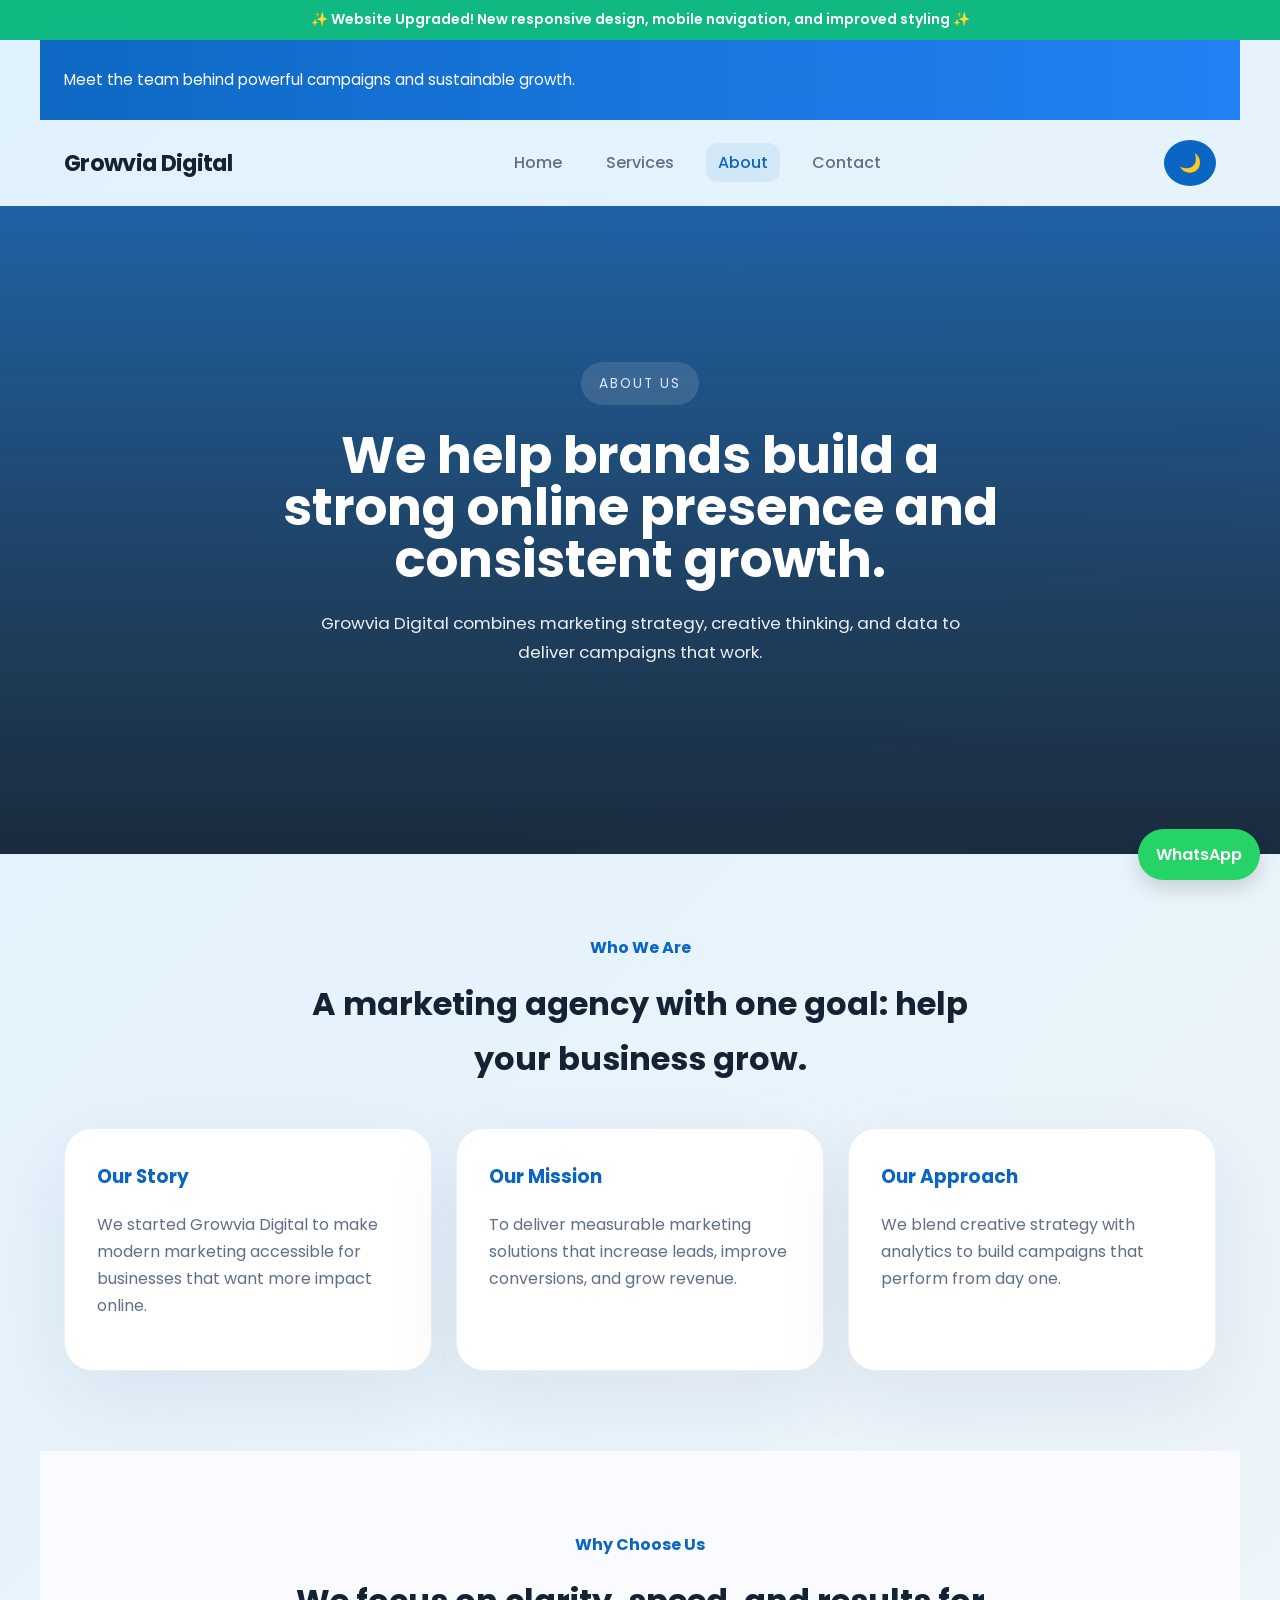
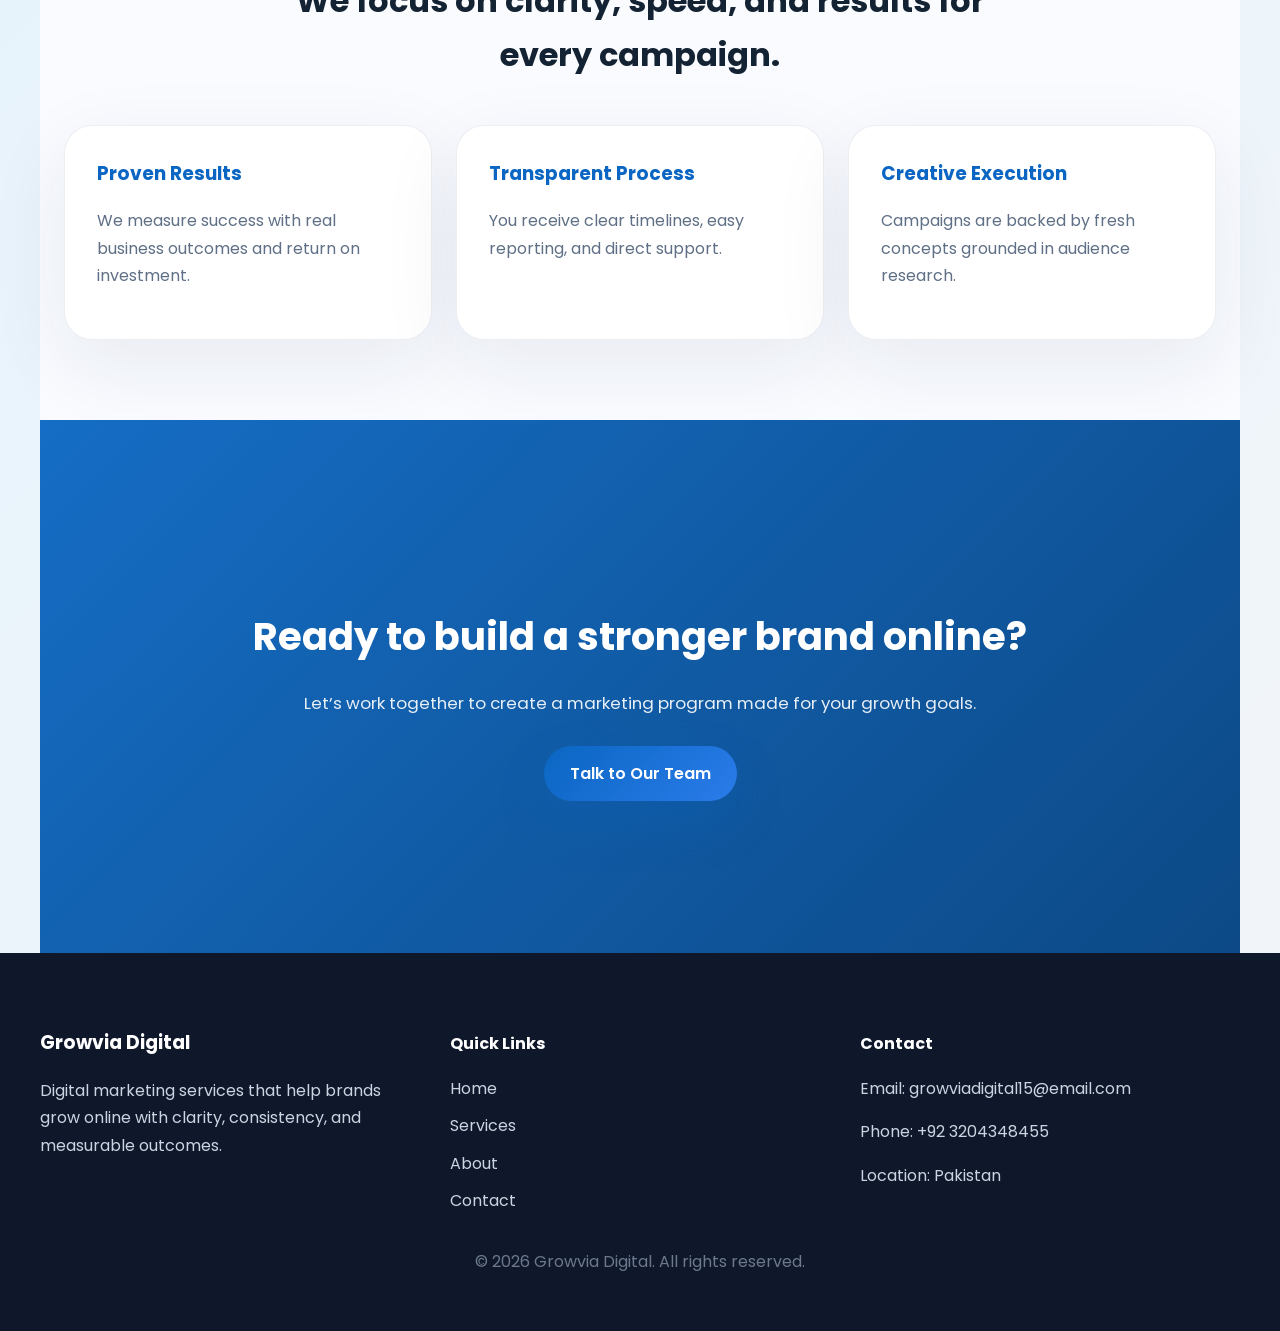
==== about.html @ 5343b840 "FIXED TO ALL PAGES" ====
<!DOCTYPE html>
<html lang="en">
<head>
  <meta charset="UTF-8">
  <meta name="viewport" content="width=device-width, initial-scale=1.0">
  <meta name="description" content="Growvia Digital is a marketing agency focused on clarity, creative campaigns, and measurable growth for brands.">
  <meta name="theme-color" content="#0a66c2">
  <title>About | Growvia Digital</title>
  <link rel="preconnect" href="https://fonts.googleapis.com">
  <link rel="preconnect" href="https://fonts.gstatic.com" crossorigin>
  <link href="https://fonts.googleapis.com/css2?family=Poppins:wght@300;400;500;600;700&display=swap" rel="stylesheet">
  <link rel="stylesheet" href="style.css?v=2">
</head>
<body>
  <div style="background: #10b981; color: white; text-align: center; padding: 8px; font-size: 14px; font-weight: 600;">
    ✨ Website Upgraded! New responsive design, mobile navigation, and improved styling ✨
  </div>
    <div class="topbar">
      <p>Meet the team behind powerful campaigns and sustainable growth.</p>
    </div>
    <nav class="navbar" aria-label="Main navigation">
      <a href="index.html" class="brand">Growvia Digital</a>
      <button class="menu-toggle" aria-label="Toggle navigation" aria-expanded="false">
        <span></span>
      </button>
      <ul class="nav-links" id="navLinks">
  <li class="dropdown">
    <a href="index.html">Home</a>
    <ul class="dropdown-menu">
      <li><a href="index.html#hero">Hero Section</a></li>
      <li><a href="index.html#services-preview">Services</a></li>
      <li><a href="index.html#cta">Call To Action</a></li>
    </ul>
  </li>

  <li class="dropdown">
    <a href="services.html">Services</a>
    <ul class="dropdown-menu">
      <li><a href="services.html#seo">SEO</a></li>
      <li><a href="services.html#meta-ads">Meta Ads</a></li>
      <li><a href="services.html#web-design">Web Design</a></li>
    </ul>
  </li>

  <li class="dropdown">
    <a href="about.html" class="active">About</a>
    <ul class="dropdown-menu">
      <li><a href="about.html#about-us">About Us</a></li>
      <li><a href="about.html#mission">Mission</a></li>
      <li><a href="about.html#team">Team</a></li>
    </ul>
  </li>

  <li class="dropdown">
    <a href="contact.html">Contact</a>
    <ul class="dropdown-menu">
      <li><a href="contact.html#contact-form">Form</a></li>
      <li><a href="contact.html#contact-info">Info</a></li>
      <li><a href="contact.html#map">Map</a></li>
    </ul>
  </li>
</ul>
<button class="menu-toggle" aria-label="Toggle navigation" aria-expanded="false">
  <span></span>
</button>

<button id="themeToggle" class="theme-toggle">
  🌙
</button>
    </nav>

  <main>
    <section class="hero hero-page">
      <div class="hero-content">
        <span class="hero-badge">About Us</span>
        <h1>We help brands build a strong online presence and consistent growth.</h1>
        <p>Growvia Digital combines marketing strategy, creative thinking, and data to deliver campaigns that work.</p>
      </div>
    </section>

    <section id="about-us" class="section reveal">
      <div class="section-header">
        <span class="section-label">Who We Are</span>
        <h2>A marketing agency with one goal: help your business grow.</h2>
      </div>
      <div class="about-grid">
        <div class="about-card">
          <h3>Our Story</h3>
          <p>We started Growvia Digital to make modern marketing accessible for businesses that want more impact online.</p>
        </div>
        <div class="about-card">
          <h3>Our Mission</h3>
          <p>To deliver measurable marketing solutions that increase leads, improve conversions, and grow revenue.</p>
        </div>
        <div class="about-card">
          <h3>Our Approach</h3>
          <p>We blend creative strategy with analytics to build campaigns that perform from day one.</p>
        </div>
      </div>
    </section>

    <section id="mission" class="section why-section reveal">
      <div class="section-header">
        <span class="section-label">Why Choose Us</span>
        <h2>We focus on clarity, speed, and results for every campaign.</h2>
      </div>
      <div class="benefit-grid">
        <div class="benefit-card">
          <h3>Proven Results</h3>
          <p>We measure success with real business outcomes and return on investment.</p>
        </div>
        <div class="benefit-card">
          <h3>Transparent Process</h3>
          <p>You receive clear timelines, easy reporting, and direct support.</p>
        </div>
        <div class="benefit-card">
          <h3>Creative Execution</h3>
          <p>Campaigns are backed by fresh concepts grounded in audience research.</p>
        </div>
      </div>
    </section>

    <section id="team" class="section cta-panel reveal">
      <div class="cta-content">
        <h2>Ready to build a stronger brand online?</h2>
        <p>Let’s work together to create a marketing program made for your growth goals.</p>
        <a href="contact.html" class="btn btn-primary">Talk to Our Team</a>
      </div>
    </section>
  </main>

  <footer class="site-footer">
    <div class="footer-grid">
      <div>
        <h3>Growvia Digital</h3>
        <p>Digital marketing services that help brands grow online with clarity, consistency, and measurable outcomes.</p>
      </div>
      <div>
        <h4>Quick Links</h4>
        <a href="index.html">Home</a>
        <a href="services.html">Services</a>
        <a href="about.html">About</a>
        <a href="contact.html">Contact</a>
      </div>
      <div>
        <h4>Contact</h4>
        <p>Email: growviadigital15@email.com</p>
        <p>Phone: +92 3204348455</p>
        <p>Location: Pakistan</p>
      </div>
    </div>
    <p class="footer-note">© 2026 Growvia Digital. All rights reserved.</p>
  </footer>
  <button id="backToTop" class="back-to-top" aria-label="Back to top">
  ↑
</button>
  <a href="https://wa.me/923204348455" class="whatsapp-float" target="_blank" aria-label="Chat on WhatsApp">
  WhatsApp
</a>
  <script>
  const menuToggle = document.querySelector('.menu-toggle');
  const navLinks = document.getElementById('navLinks');
  const navbar = document.querySelector('.navbar');

  if (menuToggle && navLinks) {
    menuToggle.addEventListener('click', () => {
      const isOpen = navLinks.classList.toggle('open');
      menuToggle.setAttribute('aria-expanded', isOpen);
    });
  }

  document.querySelectorAll('a[href*="#"]').forEach(link => {
    link.addEventListener('click', function (e) {
      const href = this.getAttribute('href');

      if (href.includes('#')) {
        const id = href.split('#')[1];
        const target = document.getElementById(id);

        if (target && window.location.pathname === this.pathname) {
          e.preventDefault();

          target.scrollIntoView({
            behavior: 'smooth',
            block: 'start'
          });

          if (navLinks) {
            navLinks.classList.remove('open');
          }

          if (menuToggle) {
            menuToggle.setAttribute('aria-expanded', false);
          }
        }
      }
    });
  });

  window.addEventListener('scroll', () => {
    if (!navbar) return;

    if (window.scrollY > 20) {
      navbar.classList.add('scrolled');
    } else {
      navbar.classList.remove('scrolled');
    }
  });
  const revealElements = document.querySelectorAll('.reveal');

const revealOnScroll = () => {
  revealElements.forEach(element => {
    const elementTop = element.getBoundingClientRect().top;

    if (elementTop < window.innerHeight - 80) {
      element.classList.add('active');
    }
  });
};

window.addEventListener('scroll', revealOnScroll);
window.addEventListener('load', revealOnScroll);
const backToTop = document.getElementById('backToTop');

window.addEventListener('scroll', () => {
  if (!backToTop) return;

  if (window.scrollY > 250) {
    backToTop.classList.add('show');
  } else {
    backToTop.classList.remove('show');
  }
});

if (backToTop) {
  backToTop.addEventListener('click', () => {
    window.scrollTo({
      top: 0,
      behavior: 'smooth'
    });
  });
}
const currentPage = window.location.pathname.split('/').pop() || 'index.html';

document.querySelectorAll('.nav-links a').forEach(link => {
  const linkPage = link.getAttribute('href').split('#')[0];

  if (linkPage === currentPage) {
    link.classList.add('active');
  }
});
/* DARK MODE */

const themeToggle = document.getElementById('themeToggle');

if (themeToggle) {
  themeToggle.addEventListener('click', () => {
    document.body.classList.toggle('dark-mode');

    if (document.body.classList.contains('dark-mode')) {
      themeToggle.innerHTML = '☀️';
    } else {
      themeToggle.innerHTML = '🌙';
    }
  });
}

</script>
</body>
</html>
---- style.css ----
:root {
  --background: #f3f5f8;
  --surface: #ffffff;
  --surface-strong: #f9fbff;
  --primary: #0a66c2;
  --primary-dark: #003e7e;
  --text: #142333;
  --muted: #5e6f86;
  --border: rgba(20, 40, 80, 0.08);
  --shadow: 0 24px 80px rgba(20, 40, 80, 0.08);
}

* {
  box-sizing: border-box;
}

html {
  scroll-behavior: smooth;
}

body {
  margin: 0;
  font-family: 'Poppins', sans-serif;
  font-weight: 400;
  color: var(--text);
  background: linear-gradient(135deg, #e0f2fe 0%, #f3f5f8 100%);
  line-height: 1.7;
}

img,
iframe {
  max-width: 100%;
  display: block;
}

a {
  color: inherit;
  text-decoration: none;
}

button,
.btn {
  display: inline-flex;
  align-items: center;
  justify-content: center;
  padding: 14px 26px;
  border-radius: 999px;
  border: none;
  font-weight: 600;
  cursor: pointer;
  transition: transform 0.25s ease, box-shadow 0.25s ease, background-color 0.25s ease;
}

button:hover,
.btn:hover {
  transform: translateY(-2px);
}

.btn-primary {
  background: linear-gradient(135deg, #0a66c2, #2b7cea);
  color: white;
  box-shadow: 0 22px 48px rgba(10, 102, 194, 0.24);
}

.btn-secondary {
  background: rgba(255, 255, 255, 0.95);
  color: var(--text);
  border: 1px solid rgba(10, 102, 194, 0.18);
}

.site-header {
  background: white;
  box-shadow: 0 10px 30px rgba(15, 23, 42, 0.08);
  position: sticky;
  top: 0;
  z-index: 20;
}

.topbar {
  background: linear-gradient(90deg, rgba(10, 102, 194, 0.98), rgba(23, 124, 245, 0.95));
  color: white;
}

.menu-toggle {
  display: none;
  border: 1px solid rgba(255, 255, 255, 0.18);
  background: rgba(255, 255, 255, 0.12);
  color: white;
  width: 46px;
  height: 46px;
  border-radius: 16px;
  align-items: center;
  justify-content: center;
  cursor: pointer;
}

.menu-toggle span {
  display: inline-block;
  width: 22px;
  height: 2px;
  background: var(--text);
  position: relative;
}

.menu-toggle span::before,
.menu-toggle span::after {
  content: '';
  position: absolute;
  left: 0;
  width: 22px;
  height: 2px;
  background: var(--text);
}

.menu-toggle span::before {
  top: -7px;
}

.menu-toggle span::after {
  top: 7px;
}

.nav-links {
  display: flex;
  flex-wrap: wrap;
  gap: 20px;
  list-style: none;
  margin: 0;
  padding: 0;
  transition: max-height 0.3s ease, opacity 0.3s ease;
}

.nav-links.open {
  display: flex;
  max-height: 600px;
  opacity: 1;
}

.topbar {
  max-width: 1200px;
  margin: 0 auto;
  padding: 12px 24px;
  font-size: 0.95rem;
}

.navbar {
  max-width: 1200px;
  margin: 0 auto;
  padding: 20px 24px;
  display: flex;
  align-items: center;
  justify-content: space-between;
  gap: 20px;
}

.brand {
  font-size: 1.4rem;
  font-weight: 700;
  letter-spacing: -0.03em;
  color: var(--text);
}

.nav-links {
  display: flex;
  flex-wrap: wrap;
  gap: 20px;
  list-style: none;
  margin: 0;
  padding: 0;
}

.nav-links a {
  color: var(--muted);
  font-weight: 500;
  padding: 8px 12px;
  border-radius: 12px;
}

.nav-links a.active,
.nav-links a:hover {
  color: var(--primary);
  background: rgba(10, 102, 194, 0.08);
}

.hero {
  position: relative;
  display: flex;
  align-items: center;
  justify-content: center;
  min-height: 72vh;
  padding: 100px 24px;
  text-align: center;
  color: white;
  background-image: linear-gradient(180deg, rgba(10, 102, 194, 0.88), rgba(0, 56, 112, 0.72)), url('https://images.unsplash.com/photo-1494526585095-c41746248156?auto=format&fit=crop&w=1400&q=80');
  background-size: cover;
  background-position: center;
}

.hero::before {
  content: '';
  position: absolute;
  inset: 0;
  background: linear-gradient(180deg, rgba(0, 0, 0, 0.18), rgba(0, 0, 0, 0.6));
}

.hero-content {
  position: relative;
  z-index: 1;
  max-width: 760px;
}

.hero-badge {
  display: inline-block;
  margin-bottom: 24px;
  padding: 10px 18px;
  border-radius: 999px;
  background: rgba(255, 255, 255, 0.12);
  color: #dce7ff;
  text-transform: uppercase;
  font-size: 0.85rem;
  letter-spacing: 0.14em;
}

.hero h1 {
  font-size: clamp(2.6rem, 4vw, 4.2rem);
  line-height: 1.02;
  margin: 0 0 24px;
}

.hero p {
  font-size: 1.05rem;
  max-width: 680px;
  margin: 0 auto 32px;
  color: rgba(255, 255, 255, 0.92);
}

.hero-actions {
  display: flex;
  justify-content: center;
  flex-wrap: wrap;
  gap: 16px;
  margin-bottom: 42px;
}

.hero-stats {
  display: grid;
  grid-template-columns: repeat(3, minmax(120px, 1fr));
  gap: 20px;
  margin-top: 16px;
}

.hero-stats div {
  background: rgba(255, 255, 255, 0.12);
  padding: 22px;
  border-radius: 18px;
}

.hero-stats strong {
  display: block;
  font-size: 1.6rem;
  margin-bottom: 6px;
}

.hero-stats span {
  color: rgba(255, 255, 255, 0.82);
}

.section {
  padding: 80px 24px;
  max-width: 1200px;
  margin: 0 auto;
}

.section-header {
  max-width: 720px;
  margin: 0 auto 42px;
  text-align: center;
}

.section-label {
  display: block;
  color: var(--primary);
  font-weight: 700;
  margin-bottom: 16px;
}

.section-header h2 {
  font-size: clamp(2rem, 2.5vw, 2.8rem);
  margin: 0;
}

.services-grid,
.benefit-grid,
.testimonial-grid,
.about-grid,
.contact-grid {
  display: grid;
  gap: 24px;
}

.services-grid {
  grid-template-columns: repeat(auto-fit, minmax(260px, 1fr));
}

.benefit-grid {
  grid-template-columns: repeat(auto-fit, minmax(250px, 1fr));
}

.about-grid {
  grid-template-columns: repeat(auto-fit, minmax(240px, 1fr));
}

.contact-grid {
  grid-template-columns: 1.3fr 1fr;
}

.contact-form-card form {
  display: grid;
  gap: 18px;
}

.contact-form-card label {
  display: grid;
  gap: 10px;
  font-weight: 500;
  color: var(--text);
}

.contact-form-card input,
.contact-form-card textarea {
  width: 100%;
  border: 1px solid var(--border);
  background: var(--surface-strong);
  color: var(--text);
  border-radius: 18px;
  padding: 16px 18px;
  font: inherit;
}

.contact-form-card input:focus,
.contact-form-card textarea:focus,
.btn:focus {
  outline: 3px solid rgba(10, 102, 194, 0.18);
  outline-offset: 2px;
}

.map-card {
  border-radius: 28px;
  overflow: hidden;
  box-shadow: var(--shadow);
}

.map-frame {
  width: 100%;
  min-height: 260px;
  border: 0;
}

.footer-note {
  margin-top: 42px;
  opacity: 0.7;
}

.testimonial-grid {
  grid-template-columns: repeat(auto-fit, minmax(260px, 1fr));
}

.service-card,
.benefit-card,
.about-card,
.contact-card,
.testimonial-card {
  background: var(--surface);
  border: 1px solid var(--border);
  border-radius: 28px;
  padding: 32px;
  box-shadow: var(--shadow);
  transition: transform 0.3s ease, box-shadow 0.3s ease, border-color 0.3s ease;
}

.service-card:hover,
.benefit-card:hover,
.about-card:hover,
.contact-card:hover,
.testimonial-card:hover {
  transform: translateY(-8px);
  box-shadow: 0 30px 80px rgba(20, 40, 80, 0.12);
  border-color: rgba(10, 102, 194, 0.18);
}

.service-card h3,
.benefit-card h3,
.about-card h3,
.contact-card h3,
.testimonial-card h3 {
  margin-top: 0;
  margin-bottom: 18px;
  color: var(--primary);
}

.service-card p,
.benefit-card p,
.about-card p,
.contact-card p,
.testimonial-card p {
  color: var(--muted);
  margin: 0 0 18px;
}

.service-card ul,
.about-card ul {
  padding-left: 18px;
  margin: 0;
  color: var(--muted);
}

.service-card li,
.about-card li {
  margin-bottom: 10px;
}

.why-section {
  background: var(--surface-strong);
}

.testimonial-card {
  display: flex;
  flex-direction: column;
  justify-content: space-between;
}

.testimonial-card footer {
  margin-top: 24px;
  font-size: 0.95rem;
  color: var(--primary);
}

@keyframes fadeUp {
  from {
    opacity: 0;
    transform: translateY(24px);
  }
  to {
    opacity: 1;
    transform: translateY(0);
  }
}



.team-grid {
  display: grid;
  gap: 24px;
  grid-template-columns: repeat(auto-fit, minmax(240px, 1fr));
}

.team-card {
  text-align: center;
}

.team-photo {
  width: 92px;
  height: 92px;
  margin: 0 auto 20px;
  border-radius: 24px;
  background-size: cover;
  background-position: center;
  box-shadow: 0 20px 40px rgba(10, 102, 194, 0.12);
}

.team-photo-1 {
  background-image: url('https://picsum.photos/92/92?random=1');
}

.team-photo-2 {
  background-image: url('https://picsum.photos/92/92?random=2');
}

.team-photo-3 {
  background-image: url('https://picsum.photos/92/92?random=3');
}

.team-card h3 {
  margin-bottom: 10px;
}

.team-card p {
  margin: 0;
  color: var(--muted);
}

.hero {
  will-change: opacity, transform;
}

.navbar {
  flex-wrap: wrap;
}

.nav-links {
  justify-content: flex-end;
}

@media (max-width: 980px) {
  .hero {
    padding: 72px 20px;
  }

  .hero-stats {
    grid-template-columns: 1fr;
  }

  .nav-links {
    justify-content: center;
  }
}

@media (max-width: 820px) {
  .navbar {
    flex-direction: row;
    align-items: center;
    justify-content: space-between;
  }

  .menu-toggle {
    display: inline-flex;
  }

  .nav-links {
    width: 100%;
    justify-content: center;
    gap: 14px;
    display: none;
    max-height: 0;
    overflow: hidden;
    opacity: 0;
    flex-direction: column;
    align-items: stretch;
    background: white;
    padding: 14px 0;
    border-radius: 24px;
    box-shadow: 0 20px 60px rgba(15, 23, 42, 0.08);
  }

  .nav-links.open {
    display: flex;
    opacity: 1;
    max-height: 480px;
  }

  .nav-links a {
    width: 100%;
    padding: 12px 18px;
    text-align: center;
  }

  .hero h1 {
    font-size: 2.45rem;
  }

  .hero p {
    font-size: 1rem;
  }

  .hero-actions {
    gap: 14px;
  }

  .section {
    padding: 60px 20px;
  }

  .contact-grid {
    grid-template-columns: 1fr;
  }
}

@media (max-width: 640px) {
  .hero {
    min-height: 60vh;
    padding: 48px 18px;
  }

  .hero-actions {
    flex-direction: column;
  }

  .hero h1 {
    font-size: 2.2rem;
  }

  .section-header h2 {
    font-size: 1.9rem;
  }

  .team-grid {
    gap: 22px;
  }

  .team-photo {
    width: 80px;
    height: 80px;
  }
}

.cta-panel {
  background: linear-gradient(135deg, rgba(10, 102, 194, 0.95), rgba(0, 64, 128, 0.95));
  color: white;
}

.cta-panel .cta-content {
  text-align: center;
  padding: 72px 24px;
  max-width: 860px;
  margin: 0 auto;
}

.cta-panel h2 {
  font-size: clamp(2rem, 3vw, 3rem);
  margin-bottom: 20px;
}

.cta-panel p {
  color: rgba(255, 255, 255, 0.9);
  margin-bottom: 28px;
  font-size: 1.05rem;
}

.contact-section .contact-card {
  background: var(--surface);
}

.contact-form-card form {
  display: grid;
  gap: 18px;
}

.contact-form-card label {
  display: grid;
  gap: 10px;
  font-weight: 500;
  color: var(--text);
}

.contact-form-card input,
.contact-form-card textarea {
  width: 100%;
  padding: 16px 18px;
  border-radius: 16px;
  border: 1px solid var(--border);
  background: #f8fbff;
  color: var(--text);
}

.contact-form-card textarea {
  resize: vertical;
}

.map-card {
  border-radius: 24px;
  overflow: hidden;
  box-shadow: var(--shadow);
  border: 1px solid var(--border);
  background: white;
}

.map-frame {
  width: 100%;
  min-height: 320px;
  border: 0;
}

.map-card a {
  display: block;
  padding: 16px;
  background: #f8fbff;
  color: var(--primary);
  font-weight: 600;
}

.site-footer {
  background: #0f172a;
  color: #cbd5e1;
  padding: 56px 24px;
}

.footer-grid {
  display: grid;
  gap: 30px;
  grid-template-columns: repeat(auto-fit, minmax(220px, 1fr));
  max-width: 1200px;
  margin: 0 auto 24px;
}

.site-footer h3,
.site-footer h4 {
  color: white;
  margin-bottom: 18px;
}

.site-footer a {
  display: block;
  margin-bottom: 10px;
  color: #cbd5e1;
}

.footer-note {
  text-align: center;
  color: #94a3b8;
  margin: 0;
}

@media (max-width: 980px) {
  .hero {
    padding: 72px 20px;
  }

  .hero-stats {
    grid-template-columns: 1fr;
  }

  .nav-links {
    justify-content: center;
  }
}

@media (max-width: 820px) {
  .navbar {
    flex-direction: column;
    align-items: flex-start;
  }

  .hero h1 {
    font-size: 2.6rem;
  }

  .section {
    padding: 60px 20px;
  }

  .contact-grid {
    grid-template-columns: 1fr;
  }
}

@media (max-width: 640px) {
  .hero {
    min-height: 60vh;
    padding: 48px 18px;
  }

  .hero-actions {
    flex-direction: column;
  }

  .hero h1 {
    font-size: 2.4rem;
  }

  .section-header h2 {
    font-size: 2rem;
  }
}
.dropdown {
  position: relative;
}

.dropdown-menu {
  position: absolute;
  top: calc(100% + 8px);
  left: 0;
  min-width: 220px;
  background: #ffffff;
  border-radius: 12px;
  padding: 8px 0;
  list-style: none;
  box-shadow: 0 18px 45px rgba(0, 0, 0, 0.12);
  border: 1px solid rgba(10, 102, 194, 0.08);
  opacity: 0;
  visibility: hidden;
  transform: translateY(8px);
  transition: all 0.25s ease;
  z-index: 999;
}

.dropdown-menu li {
  width: 100%;
}

.dropdown-menu li a {
  display: block;
  padding: 10px 18px;
  color: #1f2937;
  text-decoration: none;
  font-size: 14px;
  transition: all 0.25s ease;
}

.dropdown-menu li a:hover {
  background: rgba(10, 102, 194, 0.08);
  color: #0a66c2;
  padding-left: 24px;
}

.dropdown:hover .dropdown-menu {
  opacity: 1;
  visibility: visible;
  transform: translateY(0);
}
.navbar.scrolled {
  box-shadow: 0 8px 24px rgba(0, 0, 0, 0.08);
}
.navbar.scrolled {
  box-shadow: 0 8px 24px rgba(0, 0, 0, 0.08);
}
/* HERO ANIMATION */

.hero-content {
  animation: fadeUp 1s ease;
}

@keyframes fadeUp {
  from {
    opacity: 0;
    transform: translateY(40px);
  }

  to {
    opacity: 1;
    transform: translateY(0);
  }
}

/* SERVICE CARD HOVER */

.service-card,
.team-card,
.benefit-card,
.testimonial-card {
  transition: all 0.3s ease;
}

.service-card:hover,
.team-card:hover,
.benefit-card:hover,
.testimonial-card:hover {
  transform: translateY(-10px);
  box-shadow: 0 12px 30px rgba(0,0,0,0.15);
}

/* BUTTON ANIMATION */

.btn {
  transition: all 0.3s ease;
}

.btn:hover {
  transform: scale(1.05);
}

/* NAVBAR SCROLL EFFECT */

.navbar.scrolled {
  background: rgba(10, 102, 194, 0.95);
  backdrop-filter: blur(10px);
  box-shadow: 0 4px 20px rgba(0,0,0,0.1);
}
.whatsapp-float {
  position: fixed;
  right: 20px;
  bottom: 20px;
  background: #25d366;
  color: #fff;
  text-decoration: none;
  padding: 12px 18px;
  border-radius: 999px;
  font-weight: 600;
  box-shadow: 0 8px 20px rgba(0,0,0,0.15);
  z-index: 999;
  transition: transform 0.25s ease, box-shadow 0.25s ease;
}

.whatsapp-float:hover {
  transform: translateY(-3px);
  box-shadow: 0 12px 24px rgba(0,0,0,0.2);
}
.faq-list {
  max-width: 800px;
  margin: 0 auto;
}

.faq-item {
  border: 1px solid #e5e7eb;
  border-radius: 12px;
  margin-bottom: 14px;
  overflow: hidden;
  background: #fff;
}

.faq-question {
  width: 100%;
  background: none;
  border: none;
  padding: 18px 20px;
  text-align: left;
  font-size: 16px;
  font-weight: 600;
  cursor: pointer;
}

.faq-answer {
  max-height: 0;
  overflow: hidden;
  transition: max-height 0.3s ease;
}

.faq-answer p {
  padding: 0 20px 18px;
  margin: 0;
}

.faq-item.active .faq-answer {
  max-height: 200px;
}
.reveal {
  opacity: 0;
  transform: translateY(35px);
  transition: opacity 0.7s ease, transform 0.7s ease;
}

.reveal.active {
  opacity: 1;
  transform: translateY(0);
}
.navbar {
  position: sticky;
  top: 0;
  z-index: 1000;
  transition: all 0.3s ease;
}

.navbar.scrolled {
  box-shadow: 0 8px 24px rgba(0, 0, 0, 0.08);
  backdrop-filter: blur(8px);
}
.back-to-top {
  position: fixed;
  right: 20px;
  bottom: 20px;
  width: 44px;
  height: 44px;
  border: none;
  border-radius: 50%;
  cursor: pointer;
  font-size: 20px;
  opacity: 0;
  visibility: hidden;
  transition: all 0.3s ease;
  z-index: 999;
}

.back-to-top.show {
  opacity: 1;
  visibility: visible;
}
.trust-strip {
  padding: 18px 24px;
  background: rgba(255, 255, 255, 0.9);
  border-bottom: 1px solid rgba(10, 102, 194, 0.08);
}

.trust-container {
  max-width: 1100px;
  margin: 0 auto;
  display: flex;
  flex-wrap: wrap;
  justify-content: center;
  gap: 28px;
  font-size: 14px;
  font-weight: 600;
  color: var(--muted);
}

.trust-container span {
  position: relative;
  padding-left: 16px;
}

.trust-container span::before {
  content: '';
  width: 7px;
  height: 7px;
  border-radius: 50%;
  background: var(--primary);
  position: absolute;
  left: 0;
  top: 8px;
}
.form-error {
  display: block;
  margin-top: 6px;
  font-size: 13px;
  color: #dc2626;
  font-weight: 500;
}
.portfolio-grid {
  display: grid;
  gap: 24px;
  grid-template-columns: repeat(auto-fit, minmax(280px, 1fr));
}

.portfolio-card {
  background: #ffffff;
  border: 1px solid rgba(20, 40, 80, 0.08);
  border-radius: 24px;
  padding: 28px;
  box-shadow: 0 20px 60px rgba(20, 40, 80, 0.08);
  transition: transform 0.3s ease, box-shadow 0.3s ease;
}

.portfolio-card:hover {
  transform: translateY(-8px);
  box-shadow: 0 28px 70px rgba(20, 40, 80, 0.12);
}

.portfolio-tag {
  display: inline-block;
  margin-bottom: 14px;
  padding: 7px 12px;
  border-radius: 999px;
  background: rgba(10, 102, 194, 0.08);
  color: #0a66c2;
  font-size: 13px;
  font-weight: 600;
}

.portfolio-card h3 {
  margin-top: 0;
  margin-bottom: 12px;
}

.portfolio-card p {
  color: var(--muted);
  margin-bottom: 22px;
}

.portfolio-results {
  display: grid;
  grid-template-columns: repeat(2, 1fr);
  gap: 14px;
}

.portfolio-results div {
  background: #f8fbff;
  padding: 14px;
  border-radius: 16px;
}

.portfolio-results strong {
  display: block;
  font-size: 1.1rem;
  margin-bottom: 4px;
  color: var(--primary);
}

.portfolio-results span {
  font-size: 13px;
  color: var(--muted);
}
.sticky-call-btn {
  position: fixed;
  left: 20px;
  bottom: 20px;
  background: linear-gradient(135deg, #0a66c2, #2b7cea);
  color: #fff;
  padding: 13px 18px;
  border-radius: 999px;
  font-weight: 600;
  box-shadow: 0 10px 28px rgba(10, 102, 194, 0.28);
  z-index: 999;
  transition: transform 0.25s ease, box-shadow 0.25s ease;
}

.sticky-call-btn:hover {
  transform: translateY(-3px);
  box-shadow: 0 14px 34px rgba(10, 102, 194, 0.34);
}

@media (max-width: 640px) {
  .sticky-call-btn {
    left: 14px;
    bottom: 78px;
    padding: 11px 15px;
    font-size: 14px;
  }
}
.testimonial-slider {
  position: relative;
  max-width: 760px;
  margin: 0 auto;
  min-height: 220px;
}

.testimonial-slider .testimonial-card {
  position: absolute;
  inset: 0;
  opacity: 0;
  transform: translateY(12px);
  transition: opacity 0.6s ease, transform 0.6s ease;
  pointer-events: none;
}

.testimonial-slider .testimonial-card.active {
  opacity: 1;
  transform: translateY(0);
  pointer-events: auto;
}
.logo-carousel {
  overflow: hidden;
  width: 100%;
  position: relative;
}

.logo-track {
  display: flex;
  width: max-content;
  gap: 40px;
  animation: logoSlide 18s linear infinite;
}

.logo-track img {
  width: 130px;
  height: 56px;
  object-fit: contain;
  background: #ffffff;
  padding: 12px 18px;
  border-radius: 16px;
  border: 1px solid rgba(20, 40, 80, 0.08);
  box-shadow: 0 12px 30px rgba(20, 40, 80, 0.06);
}

@keyframes logoSlide {
  from {
    transform: translateX(0);
  }

  to {
    transform: translateX(-50%);
  }
}
.pricing-grid {
  display: grid;
  gap: 24px;
  grid-template-columns: repeat(auto-fit, minmax(260px, 1fr));
}

.pricing-card {
  background: #fff;
  border: 1px solid rgba(20, 40, 80, 0.08);
  border-radius: 24px;
  padding: 30px;
  box-shadow: 0 18px 50px rgba(20, 40, 80, 0.08);
  transition: transform 0.3s ease, box-shadow 0.3s ease;
}

.pricing-card:hover {
  transform: translateY(-8px);
  box-shadow: 0 26px 60px rgba(20, 40, 80, 0.12);
}

.pricing-card.featured {
  border: 2px solid var(--primary);
}

.pricing-price {
  font-size: 2rem;
  font-weight: 700;
  color: var(--primary);
  margin: 12px 0;
}

.pricing-card ul {
  padding-left: 18px;
  margin: 18px 0 24px;
  color: var(--muted);
}

.pricing-card li {
  margin-bottom: 10px;
}
/* DARK MODE */

.theme-toggle {
  border: none;
  background: #0a66c2;
  color: white;
  width: 46px;
  height: 46px;
  border-radius: 50%;
  cursor: pointer;
  font-size: 18px;
  transition: all 0.3s ease;
}

.theme-toggle:hover {
  transform: scale(1.08);
}

/* BODY DARK */

body.dark-mode {
  background: #0f172a;
  color: #f1f5f9;
}

/* CARDS */

body.dark-mode .service-card,
body.dark-mode .benefit-card,
body.dark-mode .team-card,
body.dark-mode .testimonial-card,
body.dark-mode .about-card,
body.dark-mode .faq-item,
body.dark-mode .pricing-card,
body.dark-mode .logo-item {
  background: #1e293b;
  color: #f1f5f9;
  border-color: rgba(255,255,255,0.08);
}

/* TEXT */

body.dark-mode p,
body.dark-mode span,
body.dark-mode li {
  color: #cbd5e1;
}

/* NAVBAR */

body.dark-mode .navbar {
  background: rgba(15, 23, 42, 0.95);
}

/* DROPDOWN */

body.dark-mode .dropdown-menu {
  background: #1e293b;
}

body.dark-mode .dropdown-menu li a {
  color: #f1f5f9;
}

/* FOOTER */

body.dark-mode .site-footer {
  background: #020617;
}
/* BLOG SECTION */

.blog-grid {
  display: grid;
  grid-template-columns: repeat(auto-fit, minmax(320px, 1fr));
  gap: 24px;
}

.blog-card {
  background: #fff;
  border-radius: 24px;
  overflow: hidden;
  box-shadow: 0 12px 30px rgba(0,0,0,0.08);
  transition: all 0.3s ease;
}

.blog-card:hover {
  transform: translateY(-10px);
  box-shadow: 0 18px 40px rgba(0,0,0,0.14);
}

.blog-image img {
  width: 100%;
  height: 220px;
  object-fit: cover;
}

.blog-content {
  padding: 24px;
}

.blog-tag {
  display: inline-block;
  background: rgba(10,102,194,0.1);
  color: #0a66c2;
  padding: 6px 14px;
  border-radius: 999px;
  font-size: 13px;
  font-weight: 600;
  margin-bottom: 16px;
}

.blog-content h3 {
  margin: 0 0 14px;
  font-size: 22px;
}

.blog-content p {
  color: #64748b;
  margin-bottom: 20px;
}

.blog-btn {
  display: inline-block;
  color: #0a66c2;
  font-weight: 600;
  transition: all 0.3s ease;
}

.blog-btn:hover {
  transform: translateX(4px);
}
.booking-card {
  max-width: 650px;
  margin: 0 auto;
  background: #fff;
  padding: 36px;
  border-radius: 24px;
  box-shadow: 0 12px 40px rgba(0,0,0,0.08);
}

.booking-form {
  display: grid;
  gap: 18px;
}

.booking-form input {
  width: 100%;
  padding: 16px 18px;
  border-radius: 14px;
  border: 1px solid #dbe4f0;
  font-size: 15px;
  font-family: inherit;
}

.booking-form input:focus {
  outline: none;
  border-color: #0a66c2;
  box-shadow: 0 0 0 4px rgba(10,102,194,0.12);
}

/* =========================
   DARK MODE FULL FIX
========================= */

body.dark-mode {
  --background: #0f172a;
  --surface: #1e293b;
  --surface-strong: #162033;
  --text: #f1f5f9;
  --muted: #cbd5e1;
  --border: rgba(255,255,255,0.08);

  background: #0f172a;
  color: #f1f5f9;
}

/* GENERAL TEXT */

body.dark-mode h1,
body.dark-mode h2,
body.dark-mode h3,
body.dark-mode h4,
body.dark-mode h5,
body.dark-mode h6,
body.dark-mode p,
body.dark-mode span,
body.dark-mode li,
body.dark-mode label,
body.dark-mode a {
  color: #f1f5f9;
}

/* MUTED TEXT */

body.dark-mode .section-label,
body.dark-mode .hero p,
body.dark-mode .service-card p,
body.dark-mode .benefit-card p,
body.dark-mode .about-card p,
body.dark-mode .testimonial-card p,
body.dark-mode .blog-content p,
body.dark-mode .pricing-card li,
body.dark-mode .footer-note {
  color: #cbd5e1;
}

/* NAVBAR */

body.dark-mode .site-header,
body.dark-mode .navbar,
body.dark-mode .nav-links {
  background: #0f172a;
}

body.dark-mode .nav-links a {
  color: #f1f5f9;
}

body.dark-mode .nav-links a:hover,
body.dark-mode .nav-links a.active {
  background: rgba(255,255,255,0.08);
  color: #60a5fa;
}

/* DROPDOWN */

body.dark-mode .dropdown-menu {
  background: #1e293b;
}

body.dark-mode .dropdown-menu li a {
  color: #f1f5f9;
}

/* CARDS */

body.dark-mode .service-card,
body.dark-mode .benefit-card,
body.dark-mode .team-card,
body.dark-mode .testimonial-card,
body.dark-mode .about-card,
body.dark-mode .faq-item,
body.dark-mode .pricing-card,
body.dark-mode .portfolio-card,
body.dark-mode .blog-card,
body.dark-mode .booking-card,
body.dark-mode .contact-card,
body.dark-mode .contact-form-card {
  background: #1e293b;
  color: #f1f5f9;
  border-color: rgba(255,255,255,0.08);
}

/* INPUTS */

body.dark-mode input,
body.dark-mode textarea {
  background: #0f172a;
  color: #f1f5f9;
  border: 1px solid rgba(255,255,255,0.08);
}

body.dark-mode input::placeholder,
body.dark-mode textarea::placeholder {
  color: #94a3b8;
}

/* FAQ */

body.dark-mode .faq-question {
  color: #f1f5f9;
}

/* BLOG */

body.dark-mode .blog-tag {
  background: rgba(96,165,250,0.12);
  color: #60a5fa;
}

/* FOOTER */

body.dark-mode .site-footer {
  background: #020617;
}

body.dark-mode .site-footer a {
  color: #cbd5e1;
}

/* MAP */

body.dark-mode .map-card {
  background: #1e293b;
}

/* TRUST STRIP */

body.dark-mode .trust-strip {
  background: #162033;
}

/* LOGO IMAGES */

body.dark-mode .logo-track img {
  background: #1e293b;
  border-color: rgba(255,255,255,0.08);
}
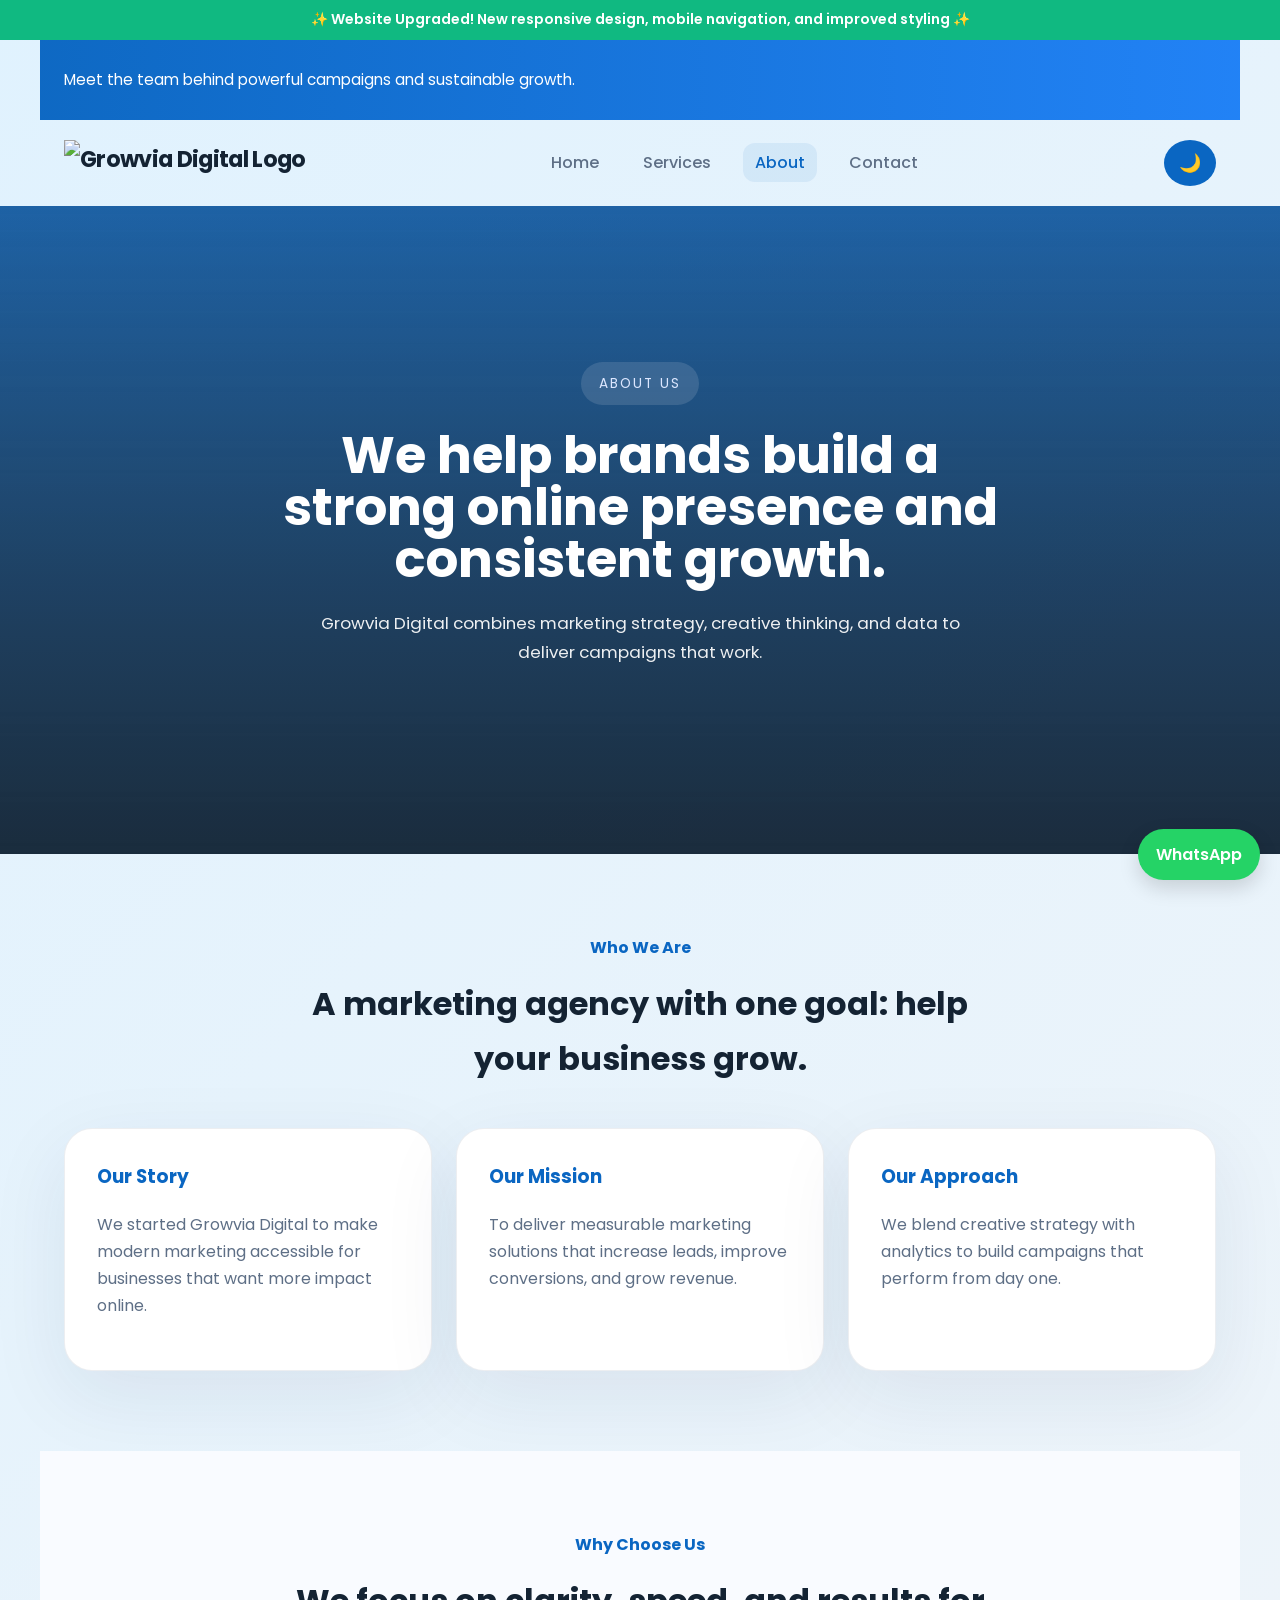
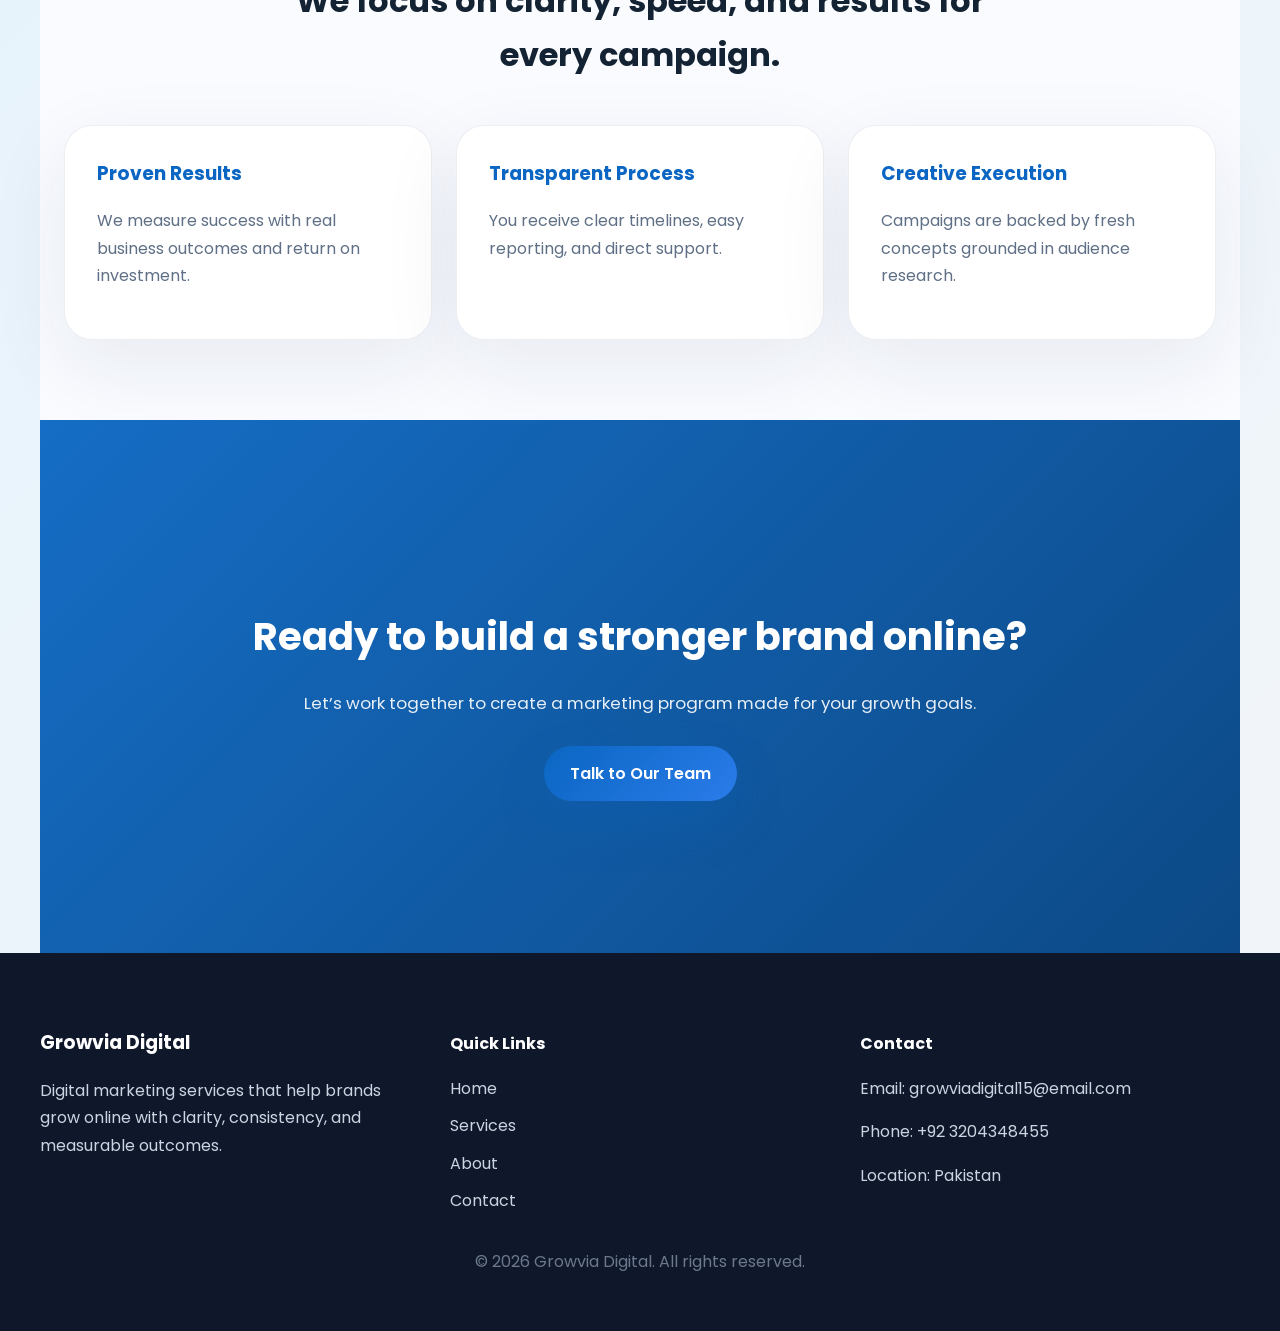
==== commit c8623ae3: "fixed to the all pages" ====
--- a/about.html
+++ b/about.html
@@ -12,6 +12,9 @@
   <link rel="stylesheet" href="style.css?v=2">
 </head>
 <body>
+  <div class="loader-wrapper">
+  <div class="loader"></div>
+</div>
   <div style="background: #10b981; color: white; text-align: center; padding: 8px; font-size: 14px; font-weight: 600;">
     ✨ Website Upgraded! New responsive design, mobile navigation, and improved styling ✨
   </div>
@@ -19,7 +22,9 @@
       <p>Meet the team behind powerful campaigns and sustainable growth.</p>
     </div>
     <nav class="navbar" aria-label="Main navigation">
-      <a href="index.html" class="brand">Growvia Digital</a>
+      <a href="#" class="brand">
+  <img src="d:\Downloads\growvai-logo.png.png" alt="Growvia Digital Logo">
+</a>
       <button class="menu-toggle" aria-label="Toggle navigation" aria-expanded="false">
         <span></span>
       </button>
@@ -60,13 +65,7 @@
     </ul>
   </li>
 </ul>
-<button class="menu-toggle" aria-label="Toggle navigation" aria-expanded="false">
-  <span></span>
-</button>
-
-<button id="themeToggle" class="theme-toggle">
-  🌙
-</button>
+<button class="theme-toggle" id="themeToggle">🌙</button>
     </nav>
 
   <main>
@@ -249,21 +248,36 @@
     link.classList.add('active');
   }
 });
-/* DARK MODE */
-
-const themeToggle = document.getElementById('themeToggle');
-
-if (themeToggle) {
-  themeToggle.addEventListener('click', () => {
-    document.body.classList.toggle('dark-mode');
-
-    if (document.body.classList.contains('dark-mode')) {
-      themeToggle.innerHTML = '☀️';
-    } else {
-      themeToggle.innerHTML = '🌙';
-    }
-  });
+const themeToggle = document.getElementById("themeToggle");
+
+if (localStorage.getItem("theme") === "dark") {
+  document.body.classList.add("dark-mode");
+  themeToggle.innerHTML = "☀️";
+} else {
+  themeToggle.innerHTML = "🌙";
 }
+
+themeToggle.addEventListener("click", () => {
+
+  document.body.classList.toggle("dark-mode");
+
+  if (document.body.classList.contains("dark-mode")) {
+    localStorage.setItem("theme", "dark");
+    themeToggle.innerHTML = "☀️";
+  } else {
+    localStorage.setItem("theme", "light");
+    themeToggle.innerHTML = "🌙";
+  }
+
+});
+window.addEventListener("load", () => {
+
+  const loader = document.querySelector(".loader-wrapper");
+
+  loader.classList.add("hidden");
+
+});
+
 
 </script>
 </body>
--- a/style.css
+++ b/style.css
@@ -63,8 +63,8 @@
 }
 
 .btn-secondary {
-  background: rgba(255, 255, 255, 0.95);
-  color: var(--text);
+  background: linear-gradient(135deg, #0a66c2, #2b7cea);
+  color: white;
   border: 1px solid rgba(10, 102, 194, 0.18);
 }
 
@@ -1495,4 +1495,47 @@
 body.dark-mode .logo-track img {
   background: #1e293b;
   border-color: rgba(255,255,255,0.08);
-}+}
+/* PREMIUM PAGE LOADER */
+
+.loader-wrapper {
+  position: fixed;
+  inset: 0;
+  background: #ffffff;
+  display: flex;
+  align-items: center;
+  justify-content: center;
+  z-index: 99999;
+  transition: opacity 0.5s ease, visibility 0.5s ease;
+}
+
+.loader-wrapper.hidden {
+  opacity: 0;
+  visibility: hidden;
+}
+
+.loader {
+  width: 54px;
+  height: 54px;
+  border: 4px solid rgba(10, 102, 194, 0.15);
+  border-top-color: #0a66c2;
+  border-radius: 50%;
+  animation: spin 0.8s linear infinite;
+}
+
+@keyframes spin {
+  to {
+    transform: rotate(360deg);
+  }
+}
+
+/* DARK MODE SUPPORT */
+
+body.dark-mode .loader-wrapper {
+  background: #0f172a;
+}
+.brand img {
+  height: 46px;
+  width: auto;
+  display: block;
+}
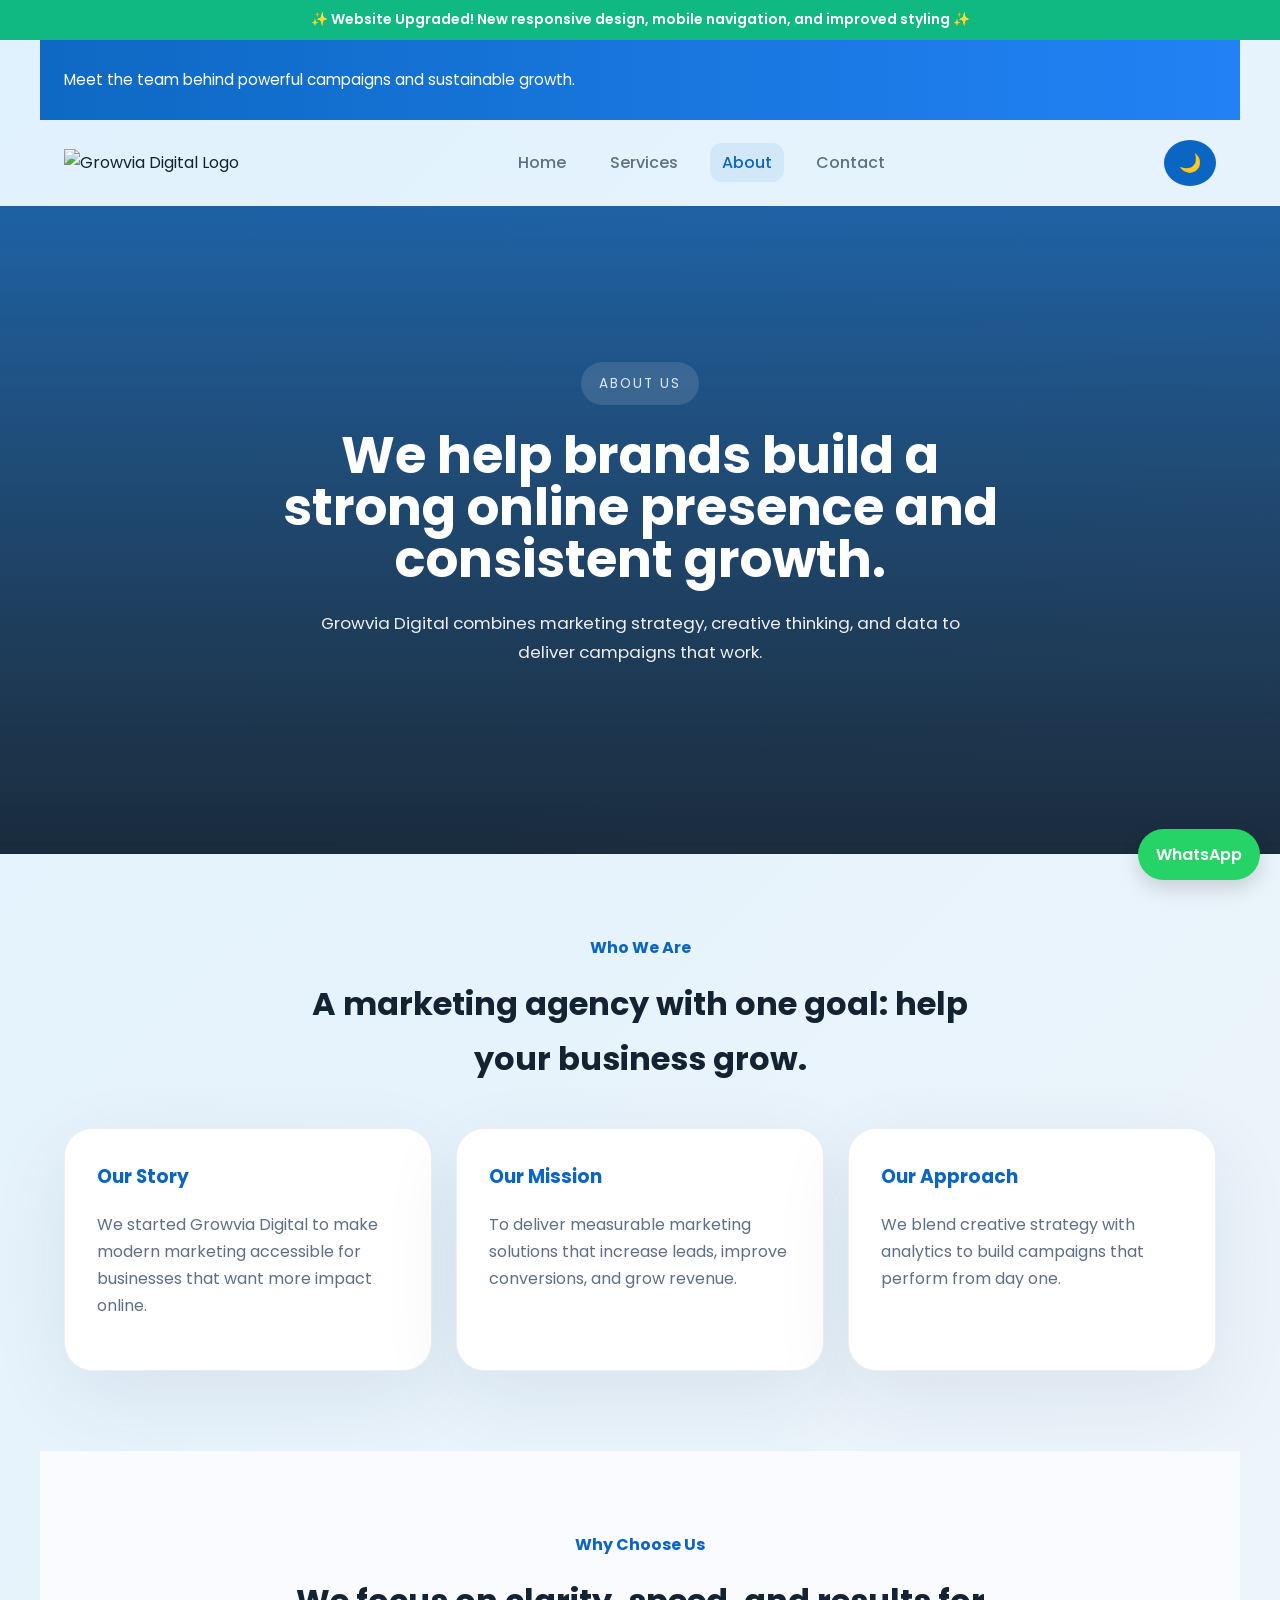
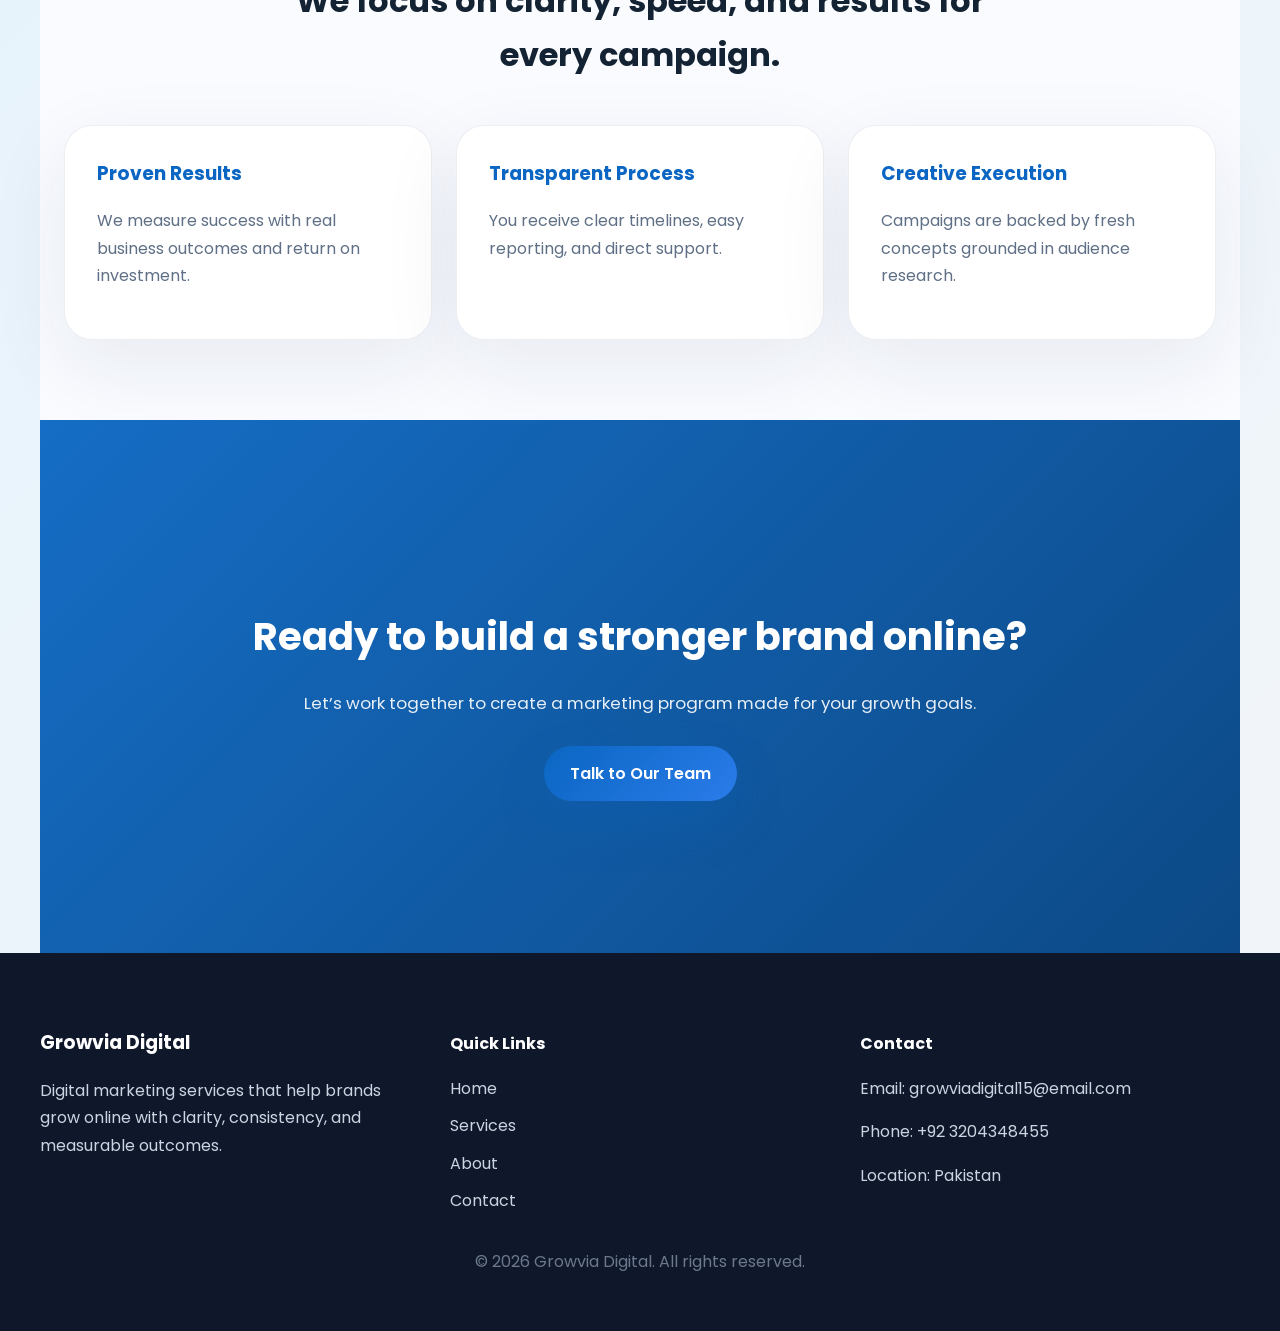
==== commit bed490b0: "fixed all pages" ====
--- a/about.html
+++ b/about.html
@@ -22,9 +22,7 @@
       <p>Meet the team behind powerful campaigns and sustainable growth.</p>
     </div>
     <nav class="navbar" aria-label="Main navigation">
-      <a href="#" class="brand">
   <img src="d:\Downloads\growvai-logo.png.png" alt="Growvia Digital Logo">
-</a>
       <button class="menu-toggle" aria-label="Toggle navigation" aria-expanded="false">
         <span></span>
       </button>
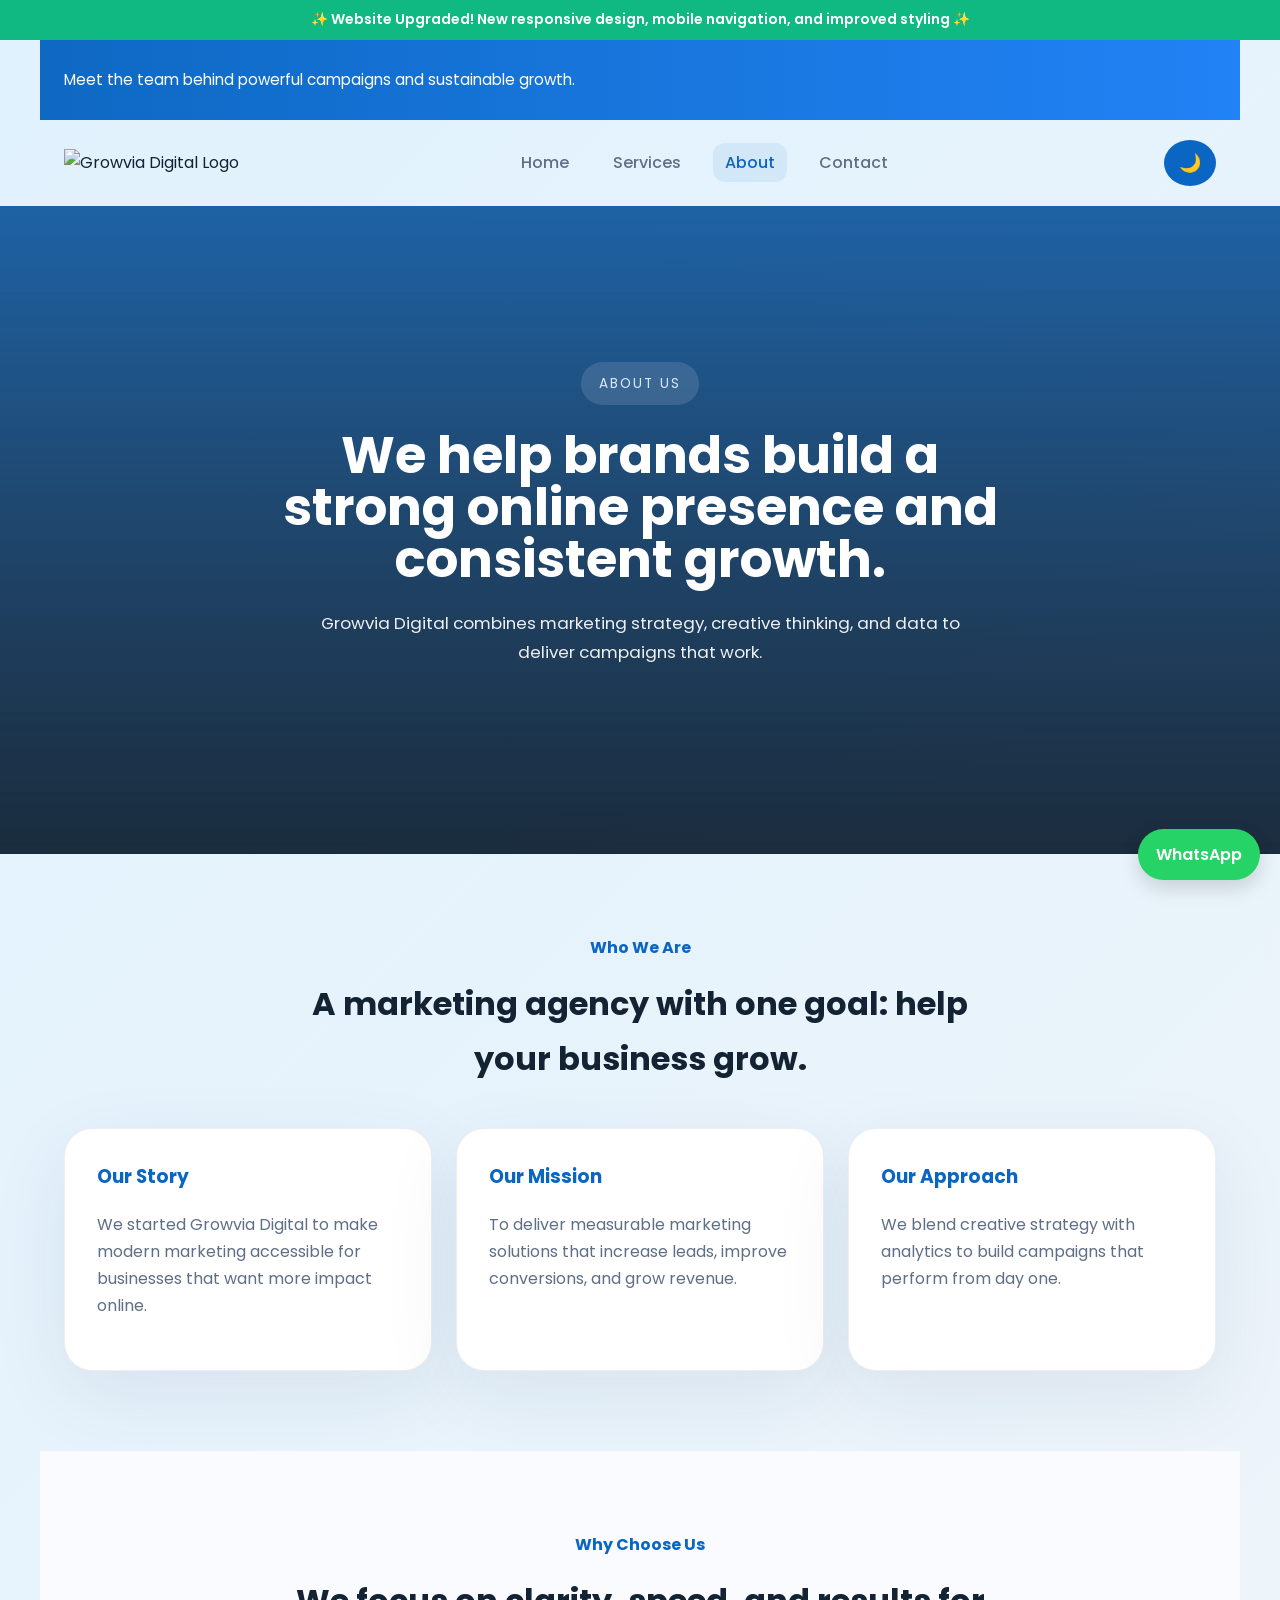
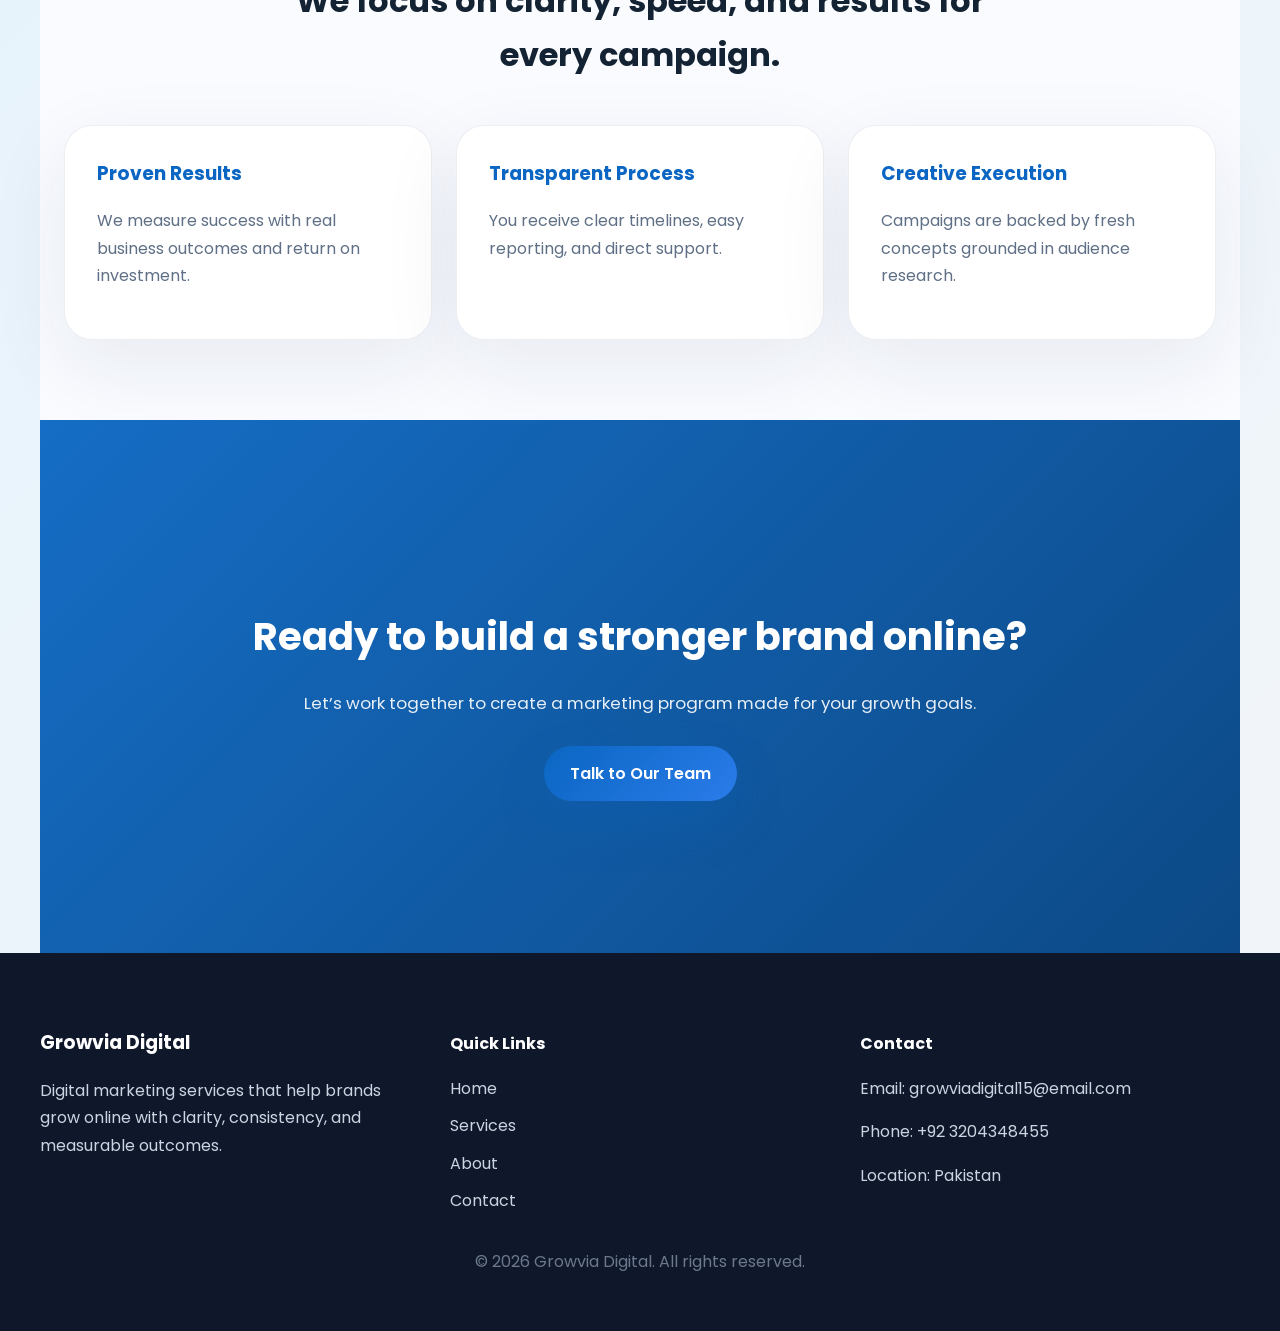
==== commit cab49ea1: "fixed the all pages" ====
--- a/about.html
+++ b/about.html
@@ -1,6 +1,7 @@
 <!DOCTYPE html>
 <html lang="en">
 <head>
+  <link rel="icon" type="image/png" href="favicon.png">
   <meta charset="UTF-8">
   <meta name="viewport" content="width=device-width, initial-scale=1.0">
   <meta name="description" content="Growvia Digital is a marketing agency focused on clarity, creative campaigns, and measurable growth for brands.">
@@ -22,7 +23,7 @@
       <p>Meet the team behind powerful campaigns and sustainable growth.</p>
     </div>
     <nav class="navbar" aria-label="Main navigation">
-  <img src="d:\Downloads\growvai-logo.png.png" alt="Growvia Digital Logo">
+    <img src="growvai-logo.png" alt="Growvia Digital Logo" class="site-logo">
       <button class="menu-toggle" aria-label="Toggle navigation" aria-expanded="false">
         <span></span>
       </button>
--- a/style.css
+++ b/style.css
@@ -1534,8 +1534,8 @@
 body.dark-mode .loader-wrapper {
   background: #0f172a;
 }
-.brand img {
-  height: 46px;
-  width: auto;
+.site-logo{
+  width: 180px;
+  height: auto;
   display: block;
-}
+}
